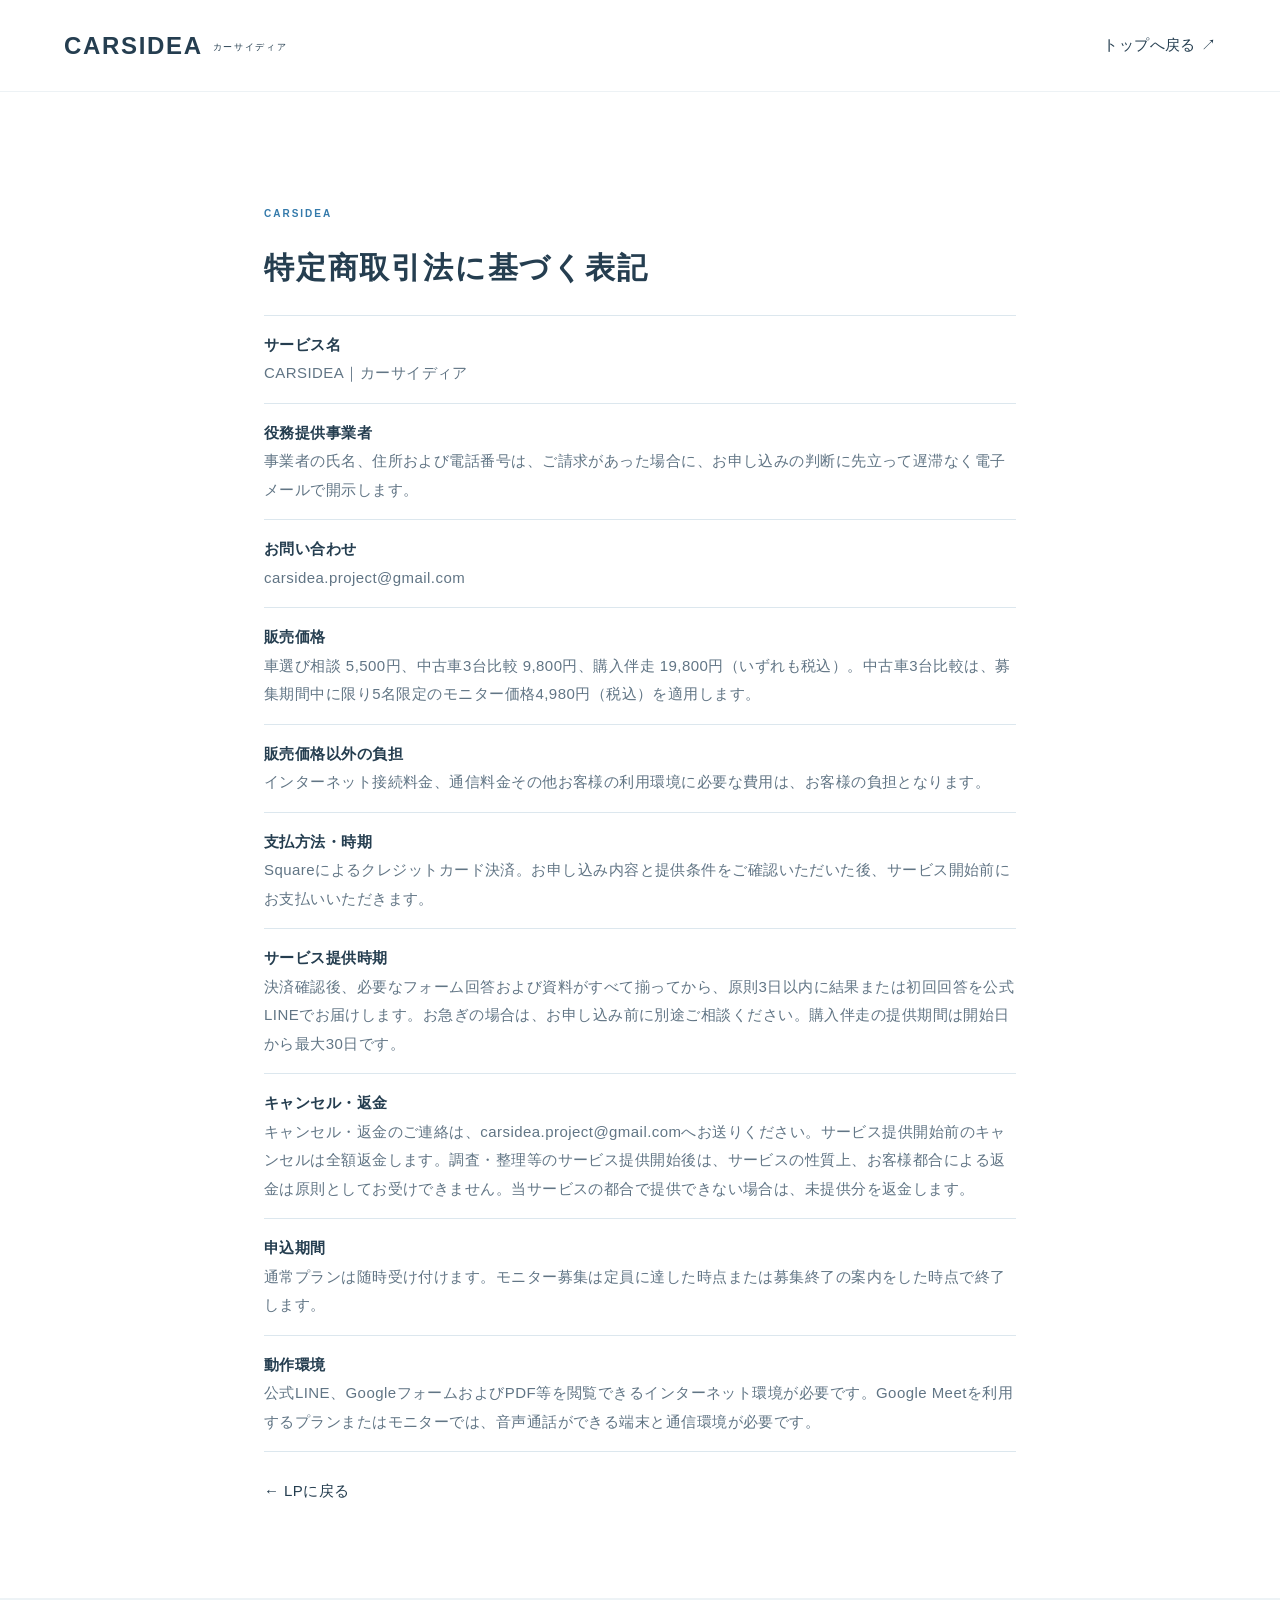
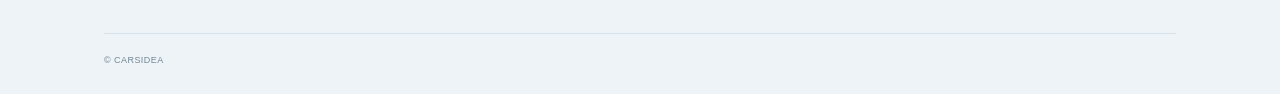
==== legal.html @ 7292c1ba "Publish CARSIDEA landing page" ====
<!doctype html><html lang="ja"><head><meta charset="utf-8"><meta name="viewport" content="width=device-width,initial-scale=1"><meta name="robots" content="noindex,follow"><title>特定商取引法に基づく表記｜CARSIDEA</title><link rel="icon" href="favicon.svg"><link rel="stylesheet" href="style.css"><script defer src="config.js"></script><script defer src="app.js"></script></head><body><header class="header"><a class="brand" href="index.html">CARSIDEA<small>カーサイディア</small></a><a href="index.html">トップへ戻る ↗</a></header><main class="section document"><p class="kicker">CARSIDEA</p><h1>特定商取引法に基づく表記</h1><dl><dt>サービス名</dt><dd>CARSIDEA｜カーサイディア</dd><dt>役務提供事業者</dt><dd>事業者の氏名、住所および電話番号は、ご請求があった場合に、お申し込みの判断に先立って遅滞なく電子メールで開示します。</dd><dt>お問い合わせ</dt><dd><a href="mailto:carsidea.project@gmail.com">carsidea.project@gmail.com</a></dd><dt>販売価格</dt><dd>車選び相談 5,500円、中古車3台比較 9,800円、購入伴走 19,800円（いずれも税込）。中古車3台比較は、募集期間中に限り5名限定のモニター価格4,980円（税込）を適用します。</dd><dt>販売価格以外の負担</dt><dd>インターネット接続料金、通信料金その他お客様の利用環境に必要な費用は、お客様の負担となります。</dd><dt>支払方法・時期</dt><dd>Squareによるクレジットカード決済。お申し込み内容と提供条件をご確認いただいた後、サービス開始前にお支払いいただきます。</dd><dt>サービス提供時期</dt><dd>決済確認後、必要なフォーム回答および資料がすべて揃ってから、原則3日以内に結果または初回回答を公式LINEでお届けします。お急ぎの場合は、お申し込み前に別途ご相談ください。購入伴走の提供期間は開始日から最大30日です。</dd><dt>キャンセル・返金</dt><dd>キャンセル・返金のご連絡は、<a href="mailto:carsidea.project@gmail.com">carsidea.project@gmail.com</a>へお送りください。サービス提供開始前のキャンセルは全額返金します。調査・整理等のサービス提供開始後は、サービスの性質上、お客様都合による返金は原則としてお受けできません。当サービスの都合で提供できない場合は、未提供分を返金します。</dd><dt>申込期間</dt><dd>通常プランは随時受け付けます。モニター募集は定員に達した時点または募集終了の案内をした時点で終了します。</dd><dt>動作環境</dt><dd>公式LINE、GoogleフォームおよびPDF等を閲覧できるインターネット環境が必要です。Google Meetを利用するプランまたはモニターでは、音声通話ができる端末と通信環境が必要です。</dd></dl><p><a href="index.html">← LPに戻る</a></p></main><footer><p class="copyright">© CARSIDEA</p></footer></body></html>
---- style.css ----
:root{--ink:#253e50;--muted:#617585;--blue:#347aab;--pale:#f0f7fb;--line:#0c8554;--border:#dce7ee}*{box-sizing:border-box}html{scroll-behavior:smooth;scroll-padding-top:95px}body{margin:0;color:var(--ink);font-family:-apple-system,BlinkMacSystemFont,"Hiragino Kaku Gothic ProN","Yu Gothic",Meiryo,sans-serif;font-size:15px;line-height:1.9;letter-spacing:.03em}a{color:inherit;text-decoration:none}button,a,summary{-webkit-tap-highlight-color:transparent}a:focus-visible,summary:focus-visible{outline:3px solid #da8e26;outline-offset:5px}h1,h2,h3,p{margin:0}h2{font-size:34px;line-height:1.65;letter-spacing:.05em}h3{font-size:18px}p+p{margin-top:18px}em{font-style:normal;color:var(--blue)}.header{height:92px;padding:0 5%;display:flex;align-items:center;justify-content:space-between;gap:25px;background:#fff;border-bottom:1px solid #edf2f5}.brand{display:flex;align-items:center;gap:10px;font-size:24px;font-weight:800;letter-spacing:.07em;line-height:1.3}.brand small{display:block;font-size:9px;font-weight:500;letter-spacing:.18em;margin-top:5px}.brand-mark{display:flex;align-items:center;justify-content:center;width:39px;height:39px;background:var(--blue);color:#fff;font-size:38px;border-radius:13px;letter-spacing:-5px;padding-right:4px}.brand-mark span{color:#b7e2d5;font-size:26px}.header nav{display:flex;gap:30px;font-size:12px;font-weight:600}.header nav a:hover,footer a:hover{color:var(--blue)}.button{display:inline-flex;align-items:center;justify-content:center;gap:18px;min-height:62px;padding:16px 28px;background:var(--line);color:#fff;font-weight:700;font-size:16px;border-radius:8px;box-shadow:0 5px 0 #086c4512;line-height:1.5;transition:background .2s,transform .2s}.button:hover{background:#096d45;transform:translateY(-2px)}.button>span:last-child{margin-left:10px;font-size:21px}.button.small{min-height:44px;padding:10px 18px;font-size:12px;gap:8px}.hero{background:linear-gradient(110deg,#f5f9fc 0%,#edf6fc 70%,#eff8f7 100%)}.hero-inner{max-width:1140px;margin:auto;display:grid;grid-template-columns:1fr 1fr;gap:35px;padding:72px 24px 66px;align-items:center}.eyebrow{font-size:12px;font-weight:600;letter-spacing:.08em;display:flex;align-items:center;gap:9px}.eyebrow>span{width:7px;height:7px;background:#79abbe;border-radius:50%}h1{font-size:clamp(44px,4.5vw,62px);line-height:1.45;letter-spacing:.06em;margin:23px 0 20px;font-weight:750}h1 em{background:linear-gradient(transparent 77%,#d6eaf5 77%,#d6eaf5 94%,transparent 94%)}.hero-sub{font-size:17px;font-weight:650;line-height:1.9}.intro{font-size:13px;color:var(--muted);margin:21px 0 25px;line-height:2}.fine{font-size:11px;line-height:1.9;color:var(--muted);margin-top:12px}.chat-icon{width:28px;height:23px;background:#fff;color:var(--line);border-radius:8px;line-height:18px;letter-spacing:1px;font-size:16px;position:relative}.chat-icon:after{content:"";position:absolute;bottom:-4px;left:6px;border:4px solid transparent;border-left-color:#fff}.hero-art{position:relative;height:470px;display:flex;align-items:center;justify-content:center}.art-circle{position:absolute;width:450px;height:450px;border-radius:50%;background:#deedf5;border:28px solid #e6f1f7}.report{position:relative;width:365px;padding:23px 25px 20px;background:#fff;border-radius:13px;box-shadow:0 25px 50px #38617c13;transform:rotate(-4deg)}.report-top{display:flex;align-items:center;justify-content:space-between;color:#8b9daa;font-size:8px}.report-logo{color:var(--blue);font-weight:800;font-size:12px;letter-spacing:.12em}.report h2{font-size:25px;line-height:1.6;margin:22px 0}.cars{display:grid;grid-template-columns:repeat(3,1fr);gap:10px;text-align:center;font-size:9px;color:#7699b0;margin-bottom:16px}.cars>div{padding:8px 5px;background:#f3f7fa;border-radius:6px}.cars>div:nth-child(2){color:#8bb7aa}.cars>div:nth-child(3){color:#a7afba}.cars svg{width:100%;display:block}.cars span{color:#597386}.report-row{display:grid;grid-template-columns:1.3fr 1fr 1fr 1fr;gap:12px;align-items:center;padding:11px 0;border-top:1px solid #edf2f5;font-size:9px}.report-row i{height:5px;background:#dfebf1;border-radius:4px}.report-row i:nth-child(3){width:75%;background:#d5e9e2}.report-end{font-size:10px;background:#edf7f3;padding:9px;text-align:center;border-radius:5px;margin-top:10px}.report-end span{color:var(--line);margin-right:5px}.floating{position:absolute;z-index:2;background:#fff;border-radius:12px;padding:16px 20px;box-shadow:0 10px 35px #28475b10;font-size:13px;display:flex;align-items:center;gap:12px}.note-top{top:8px;left:30px;transform:rotate(-3deg)}.mini-icon{font-size:20px;color:var(--blue);background:#eaf3fa;border-radius:50%;width:32px;text-align:center}.note-bottom{bottom:6px;right:0;transform:rotate(2deg)}.note-bottom small{display:block;font-size:9px;color:var(--muted);font-weight:400}.tick{border-radius:50%;background:#e6f3eb;color:var(--line);font-size:23px;width:38px;text-align:center}.art-caption{position:absolute;bottom:-37px;font-size:9px;letter-spacing:.18em;color:#7f9dae}.trust-strip{display:flex;justify-content:center;gap:60px;padding:20px 24px;border-top:1px solid #dce8f0;background:#ffffff70;font-size:12px;font-weight:600}.trust-strip b{color:var(--blue);margin-right:9px}.section{max-width:1120px;margin:auto;padding:92px 24px}.section-head{text-align:center;margin-bottom:45px}.kicker{font-size:10px;color:var(--blue);letter-spacing:.2em;font-weight:750;margin-bottom:12px}.section-head>p:last-child:not(.kicker){margin-top:18px;color:var(--muted);font-size:14px}.worry-grid{display:grid;grid-template-columns:repeat(3,1fr);gap:22px}.worry-grid article{background:#f5f8fa;padding:27px;border-radius:12px}.worry-grid article>span{color:#80a7c2;font-size:14px;font-weight:700;letter-spacing:.13em}.worry-grid h3{margin:15px 0 10px;font-size:16px}.worry-grid p{color:var(--muted);font-size:13px}.reassurance{text-align:center;font-size:24px;font-weight:700;margin-top:42px}.about{display:grid;grid-template-columns:1fr 1fr;gap:100px;border-top:1px solid var(--border);align-items:center}.about-copy>p:not(.kicker){margin-top:23px;color:var(--muted);font-size:14px}.checks{padding:0;list-style:none;margin:23px 0 0}.checks li{position:relative;padding-left:25px;margin:9px 0;font-size:13px}.checks li:before{content:'✓';position:absolute;left:0;color:#408f84;font-weight:800}.relationship{background:var(--pale);border-radius:20px;text-align:center;padding:28px 40px}.party{padding:12px 25px;border:1px solid #cfdee8;border-radius:9px;background:#fff;font-weight:700;font-size:18px;max-width:230px;margin:auto}.party small{display:block;font-size:10px;color:var(--muted);font-weight:400}.buyer{background:#e0eef8;border-color:#a8cce3}.advisor{background:#3882b2;color:#fff;border:0}.advisor small{color:#fff}.arrow{font-size:24px;padding:3px;line-height:1.3}.arrow span{font-size:10px;vertical-align:middle}.relationship>p{font-size:11px;margin-top:20px;color:var(--muted)}.independence{background:#eff6f9;text-align:center}.independence .section{max-width:930px;padding-top:70px;padding-bottom:65px}.independence h2+p{font-size:13px;color:var(--muted);margin-top:18px}.promise-box{background:#fff;border-radius:12px;margin:30px 0;padding:25px 35px}.promise-box h3{font-size:14px}.promise-box ul{list-style:none;display:flex;flex-wrap:wrap;justify-content:center;gap:10px 25px;padding:0;margin:20px 0 0}.promise-box li{font-size:12px;color:var(--muted)}.promise-box li:before{content:'−';color:#80a0b3;margin-right:8px}.promise-last{font-size:20px}.plan-grid{display:grid;grid-template-columns:repeat(3,1fr);gap:20px;align-items:stretch;margin-top:62px}.plan{border:1px solid var(--border);border-radius:12px;padding:30px 25px 23px;position:relative;display:flex;flex-direction:column}.plan-for{font-size:10px;color:var(--muted);margin-bottom:11px}.plan h3{font-size:23px}.price{font-size:38px;font-weight:750;line-height:1.3;letter-spacing:.01em;margin:20px 0}.price small{font-size:11px;font-weight:400;margin-left:7px}.plan>p:not(.price):not(.plan-for):not(.fine){font-size:12px;color:var(--muted)}.plan .checks{margin:19px 0}.plan .checks li{font-size:11px;margin:10px 0;padding-left:21px}.plan-link{margin-top:auto;padding-top:22px;border-top:1px solid var(--border);font-size:12px;text-align:center;color:var(--blue);font-weight:700}.featured{border:2px solid #5f9dc3;background:#f8fcff}.plan-ribbon{position:absolute;top:-29px;left:-2px;right:-2px;height:34px;background:#3b81af;color:#fff;border-radius:10px 10px 0 0;text-align:center;font-size:11px;line-height:30px}.featured .price{margin-bottom:12px}.monitor-tag{font-size:9px;background:#e2f1e9;color:#356253;padding:9px;border-radius:5px;margin-bottom:18px;text-align:center}.monitor-tag strong{font-size:18px;margin-left:4px}.report-badge{align-self:flex-start;background:#e4eff7;color:var(--blue);font-size:10px;border-radius:4px;padding:3px 10px;margin-bottom:20px}.plan-note{text-align:center;font-size:11px;color:var(--muted);margin-top:24px}.flow{background:#f7f9fa}.steps{display:grid;grid-template-columns:repeat(3,1fr);gap:35px 40px;padding:0;list-style:none}.steps li{border-top:1px solid #d4e3eb;padding-top:18px;position:relative}.steps li>span{font-size:12px;letter-spacing:.12em;color:var(--blue);font-weight:700}.steps h3{font-size:15px;margin:8px 0}.steps p{font-size:11px;color:var(--muted)}.monitor{border:1px solid #c9e0d6;border-radius:16px;background:#f0f8f4;display:grid;grid-template-columns:1.1fr 1fr;gap:45px;padding:44px 50px;align-items:center}.monitor h2{font-size:29px}.monitor .kicker{color:#5c8c7b}.monitor h2+p{font-size:12px;color:var(--muted);margin-top:15px}.monitor .checks li{font-size:11px}.monitor-offer{text-align:center;background:#ffffffa8;padding:30px 20px;border-radius:12px}.monitor-offer>p:first-child{font-size:12px;color:var(--muted)}.down{display:block;color:#86ac9e;font-size:22px;margin-top:7px}.monitor-offer .price{font-size:53px;margin:5px 0 22px;color:#316756}.monitor-offer .button{font-size:13px}.profile{display:grid;grid-template-columns:.85fr 1.15fr;gap:75px;padding-top:30px}.profile-symbol{width:85px;height:85px;border-radius:25px;background:#e6f1f6;color:var(--blue);font-size:80px;line-height:1;text-align:center;margin-top:28px;font-weight:700;letter-spacing:-10px;padding-right:10px}.profile-symbol span{font-size:50px;color:#8dbaad}.profile-label{font-size:10px;color:var(--muted);margin-top:12px}.profile-text{font-size:13px;color:var(--muted)}blockquote{margin:22px 0;border-left:3px solid #93b9d0;padding-left:20px;font-size:17px;font-weight:600;color:var(--ink);line-height:1.9}.faq-section{background:#f5f8fa}.faq{max-width:840px}.faq details{border-bottom:1px solid #d8e3eb;padding:0 5px}.faq summary{cursor:pointer;list-style:none;position:relative;padding:23px 35px 23px 33px;font-size:13px;font-weight:600}.faq summary::-webkit-details-marker{display:none}.faq summary:before{content:'Q';position:absolute;left:0;color:var(--blue);font-size:17px}.faq summary:after{content:'+';position:absolute;right:4px;color:#6d8ba0;font-size:20px;top:17px}.faq details[open] summary:after{content:'−'}.faq details>p{font-size:12px;color:var(--muted);padding:0 30px 22px 33px}.final-cta{text-align:center;padding-top:85px;padding-bottom:80px}.final-cta>p:not(.kicker):not(.fine){font-size:13px;color:var(--muted);margin:23px 0 30px}.final-cta h2{font-size:34px}footer{background:#edf3f6;padding:35px max(24px,calc((100% - 1072px)/2)) 25px}.footer-top{display:flex;align-items:center;justify-content:space-between}.footer-top .brand{display:block;font-size:22px}.footer-top p{font-size:11px;color:var(--muted)}footer nav{display:flex;gap:25px;flex-wrap:wrap;font-size:10px;margin:28px 0}.copyright{font-size:9px;color:#738896;border-top:1px solid #d6e2e9;padding-top:18px}.mobile,.mobile-sticky{display:none}.svg-defs{position:absolute;width:0;height:0;overflow:hidden}.skip{position:fixed;top:-100px;left:10px;background:#fff;padding:10px;z-index:20}.skip:focus{top:10px}[hidden]{display:none!important}.document{max-width:800px;min-height:65vh}.document h1{font-size:30px}.document h2{font-size:19px;margin-top:30px}.document p{margin-top:20px}.placeholder{background:#f0f7fb;border-left:3px solid #8bb9d5;padding:22px;margin:25px 0}.document .button{margin-top:25px}.document dl{border-top:1px solid var(--border);margin:25px 0}.document dt{font-weight:700;margin-top:15px}.document dd{margin:0;padding-bottom:15px;border-bottom:1px solid var(--border);color:var(--muted)}
@media(min-width:1500px){.hero-inner{padding-top:90px;padding-bottom:90px}}@media(max-width:1000px){.header nav{gap:17px}.header{padding:0 25px}.hero-inner{gap:10px}.hero-art{transform:scale(.85);transform-origin:center}.about{gap:50px}.trust-strip{gap:25px}.plan{padding:25px 18px}.plan h3{font-size:21px}.price{font-size:32px}.monitor{padding:35px}}@media(max-width:760px){body{font-size:14px}.header{height:73px;padding:0 20px;gap:10px}.header .brand{font-size:21px}.brand-mark{width:33px;height:33px;font-size:32px}.header nav{display:none}.header .button{font-size:10px;padding:9px 12px;min-height:38px}.header .button span{font-size:15px;margin-left:0}.hero-inner{display:block;padding:38px 24px 37px}.eyebrow{font-size:10px}h1{font-size:43px;margin:19px 0;line-height:1.45}.hero-sub{font-size:15px}.intro{font-size:12px;margin:17px 0 24px}.hero-copy>.button{width:100%;max-width:370px;font-size:15px}.hero-copy>.fine{font-size:9px}.hero-art{height:365px;max-width:450px;margin:25px auto 0;transform:none}.art-circle{width:310px;height:310px;border-width:20px}.report{width:280px;padding:18px 20px}.report h2{font-size:20px;margin:16px 0}.report-top{font-size:6px}.report-logo{font-size:10px}.report-row{font-size:7px;gap:9px;padding:8px 0}.report-end{font-size:8px;padding:7px}.cars{margin-bottom:12px;gap:7px}.floating{padding:11px 13px;font-size:10px}.note-top{top:0;left:0}.note-bottom{bottom:5px;right:0}.note-bottom small{font-size:8px}.art-caption{bottom:-22px;font-size:7px}.trust-strip{gap:10px;flex-wrap:wrap;padding:18px 15px;font-size:9px}.trust-strip span:nth-child(2){order:3}.trust-strip b{margin-right:4px}.section{padding:62px 24px}h2{font-size:27px;line-height:1.65}.section-head{margin-bottom:28px}.section-head>p:last-child:not(.kicker){font-size:12px;margin-top:15px}.kicker{font-size:9px}.worry-grid{grid-template-columns:1fr;gap:12px}.worry-grid article{padding:22px 24px}.worry-grid article>span{float:left;margin-right:12px;line-height:26px;font-size:12px}.worry-grid h3{margin:0 0 10px;font-size:15px}.worry-grid p{font-size:12px;clear:both}.reassurance{font-size:20px;margin-top:30px}.reassurance em{display:block}.about{display:block}.about-copy>p:not(.kicker){font-size:12px}.relationship{margin-top:30px;padding:25px}.checks li{font-size:12px}.independence .section{padding:55px 24px}.promise-box{padding:24px 19px}.promise-box ul{gap:12px 16px;text-align:left;justify-content:flex-start}.promise-box li{font-size:11px}.promise-last{font-size:17px}.plan-grid{grid-template-columns:1fr;gap:44px;margin-top:36px}.plan{padding:28px 25px}.plan h3{font-size:25px}.plan-for{font-size:11px}.price{font-size:38px}.plan .checks li{font-size:12px}.plan-link{margin-top:20px;padding:18px 0 0}.monitor-tag{font-size:11px}.plan-note{font-size:10px;line-height:1.9}.steps{grid-template-columns:1fr;gap:0;margin:0}.steps li{padding:18px 0 18px 43px}.steps li>span{position:absolute;left:0;top:24px}.steps h3{margin:0 0 4px;font-size:14px}.steps p{font-size:11px}.monitor{grid-template-columns:1fr;padding:29px 22px;gap:25px}.monitor h2{font-size:25px}.monitor-offer{padding:25px 15px}.monitor-offer .button{width:100%}.profile{grid-template-columns:1fr;gap:30px;padding-top:5px}.profile-symbol{display:none}.profile-label{margin-top:16px}.profile-text{font-size:12px}blockquote{font-size:15px;padding-left:14px}.faq summary{font-size:12px;padding-right:27px}.faq details>p{padding-right:5px}.final-cta h2{font-size:26px}.final-cta>p:not(.kicker):not(.fine){font-size:12px}.final-cta .button{width:100%;max-width:370px;font-size:14px}.final-cta .fine{font-size:9px}.footer-top{display:block}.footer-top p{margin-top:13px;font-size:10px}footer{padding:30px 24px 110px}footer nav{gap:14px 20px;line-height:1.8}.mobile{display:block}.desktop{display:none}.mobile-sticky{display:block;position:fixed;bottom:0;left:0;right:0;padding:10px 20px calc(10px + env(safe-area-inset-bottom));background:#ffffffed;border-top:1px solid var(--border);z-index:10;backdrop-filter:blur(12px)}.mobile-sticky .button{width:100%;min-height:47px;padding:10px 20px;font-size:14px}.document h1{font-size:27px}}@media(prefers-reduced-motion:reduce){html{scroll-behavior:auto}*{transition:none!important}}
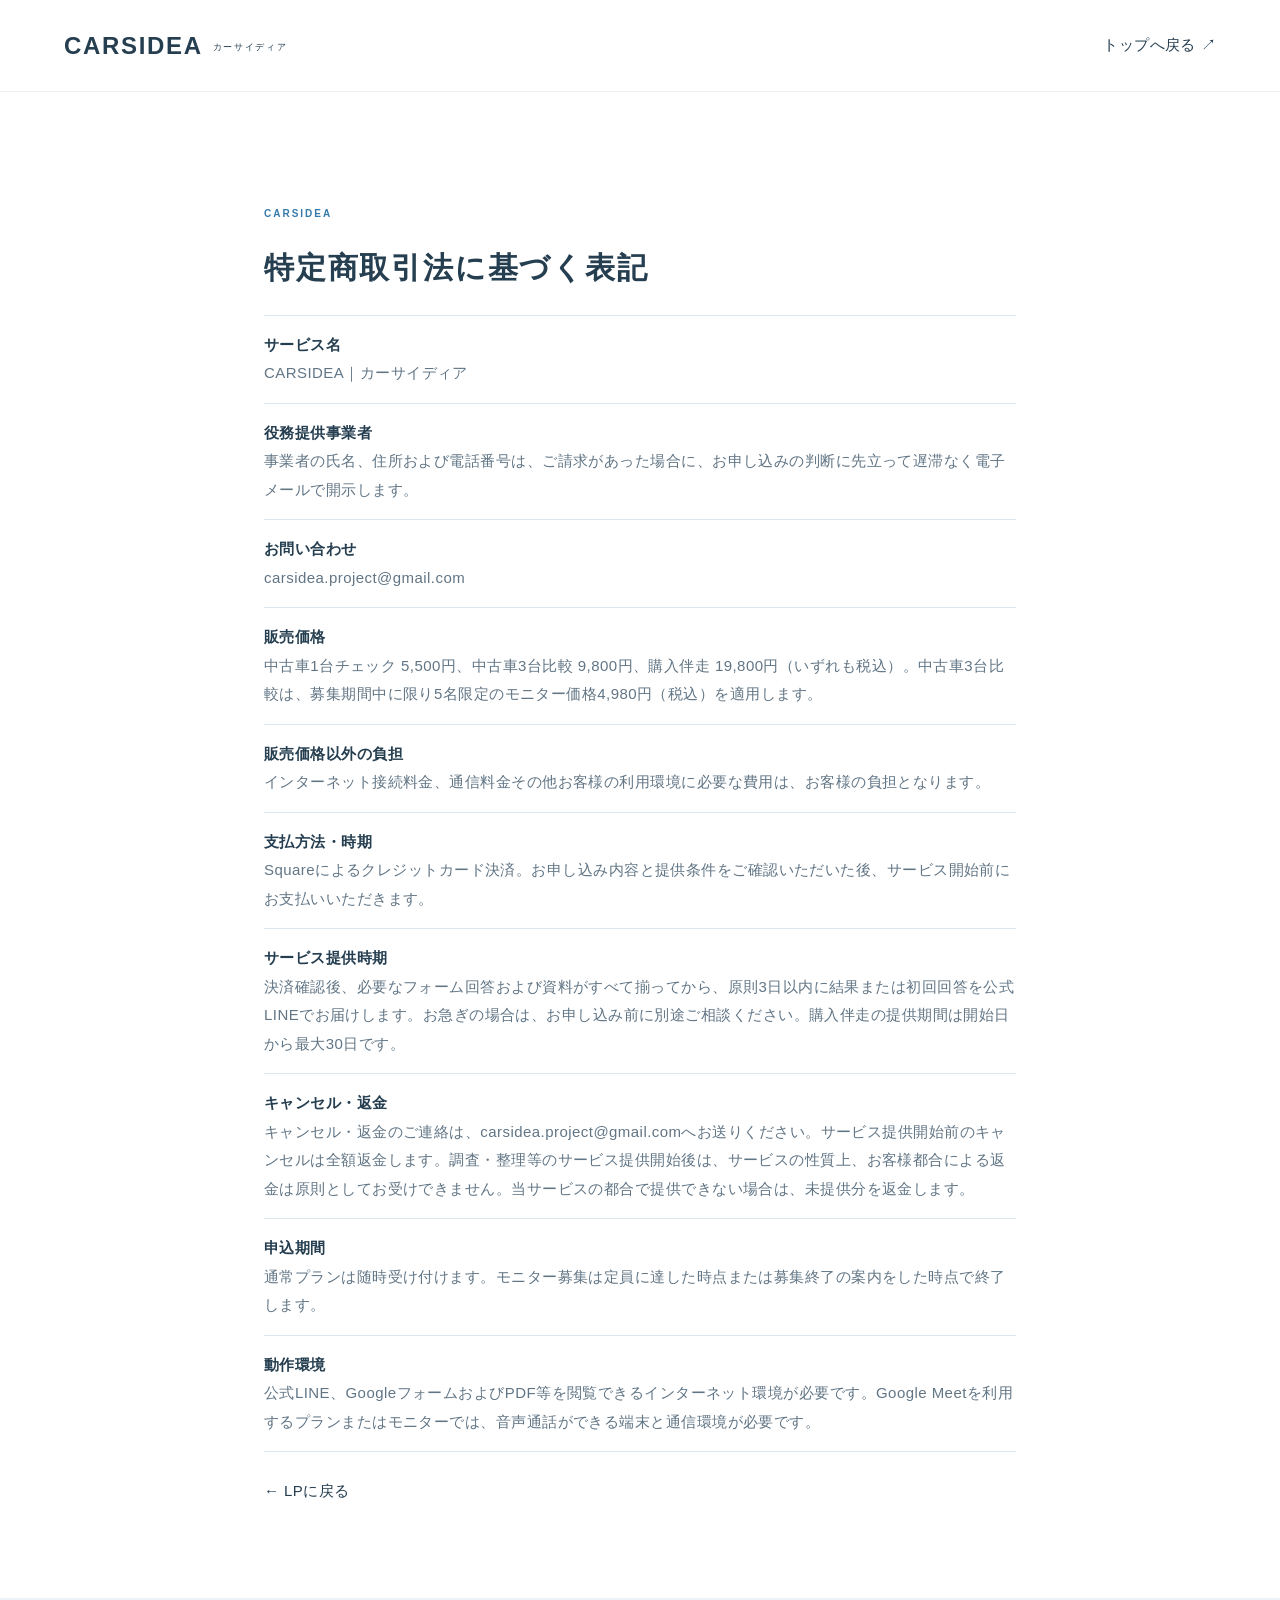
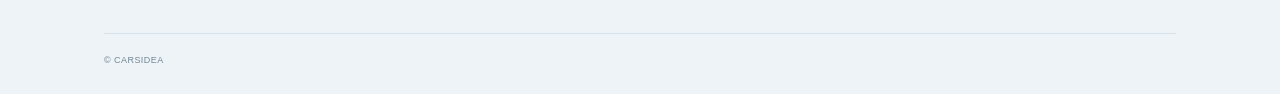
==== commit 0c1a2dee: "LPの訴求と1台チェック商品を更新" ====
--- a/legal.html
+++ b/legal.html
@@ -1 +1 @@
-<!doctype html><html lang="ja"><head><meta charset="utf-8"><meta name="viewport" content="width=device-width,initial-scale=1"><meta name="robots" content="noindex,follow"><title>特定商取引法に基づく表記｜CARSIDEA</title><link rel="icon" href="favicon.svg"><link rel="stylesheet" href="style.css"><script defer src="config.js"></script><script defer src="app.js"></script></head><body><header class="header"><a class="brand" href="index.html">CARSIDEA<small>カーサイディア</small></a><a href="index.html">トップへ戻る ↗</a></header><main class="section document"><p class="kicker">CARSIDEA</p><h1>特定商取引法に基づく表記</h1><dl><dt>サービス名</dt><dd>CARSIDEA｜カーサイディア</dd><dt>役務提供事業者</dt><dd>事業者の氏名、住所および電話番号は、ご請求があった場合に、お申し込みの判断に先立って遅滞なく電子メールで開示します。</dd><dt>お問い合わせ</dt><dd><a href="mailto:carsidea.project@gmail.com">carsidea.project@gmail.com</a></dd><dt>販売価格</dt><dd>車選び相談 5,500円、中古車3台比較 9,800円、購入伴走 19,800円（いずれも税込）。中古車3台比較は、募集期間中に限り5名限定のモニター価格4,980円（税込）を適用します。</dd><dt>販売価格以外の負担</dt><dd>インターネット接続料金、通信料金その他お客様の利用環境に必要な費用は、お客様の負担となります。</dd><dt>支払方法・時期</dt><dd>Squareによるクレジットカード決済。お申し込み内容と提供条件をご確認いただいた後、サービス開始前にお支払いいただきます。</dd><dt>サービス提供時期</dt><dd>決済確認後、必要なフォーム回答および資料がすべて揃ってから、原則3日以内に結果または初回回答を公式LINEでお届けします。お急ぎの場合は、お申し込み前に別途ご相談ください。購入伴走の提供期間は開始日から最大30日です。</dd><dt>キャンセル・返金</dt><dd>キャンセル・返金のご連絡は、<a href="mailto:carsidea.project@gmail.com">carsidea.project@gmail.com</a>へお送りください。サービス提供開始前のキャンセルは全額返金します。調査・整理等のサービス提供開始後は、サービスの性質上、お客様都合による返金は原則としてお受けできません。当サービスの都合で提供できない場合は、未提供分を返金します。</dd><dt>申込期間</dt><dd>通常プランは随時受け付けます。モニター募集は定員に達した時点または募集終了の案内をした時点で終了します。</dd><dt>動作環境</dt><dd>公式LINE、GoogleフォームおよびPDF等を閲覧できるインターネット環境が必要です。Google Meetを利用するプランまたはモニターでは、音声通話ができる端末と通信環境が必要です。</dd></dl><p><a href="index.html">← LPに戻る</a></p></main><footer><p class="copyright">© CARSIDEA</p></footer></body></html>
+<!doctype html><html lang="ja"><head><meta charset="utf-8"><meta name="viewport" content="width=device-width,initial-scale=1"><meta name="robots" content="noindex,follow"><title>特定商取引法に基づく表記｜CARSIDEA</title><link rel="icon" href="favicon.svg"><link rel="stylesheet" href="style.css"><script defer src="config.js"></script><script defer src="app.js"></script></head><body><header class="header"><a class="brand" href="index.html">CARSIDEA<small>カーサイディア</small></a><a href="index.html">トップへ戻る ↗</a></header><main class="section document"><p class="kicker">CARSIDEA</p><h1>特定商取引法に基づく表記</h1><dl><dt>サービス名</dt><dd>CARSIDEA｜カーサイディア</dd><dt>役務提供事業者</dt><dd>事業者の氏名、住所および電話番号は、ご請求があった場合に、お申し込みの判断に先立って遅滞なく電子メールで開示します。</dd><dt>お問い合わせ</dt><dd><a href="mailto:carsidea.project@gmail.com">carsidea.project@gmail.com</a></dd><dt>販売価格</dt><dd>中古車1台チェック 5,500円、中古車3台比較 9,800円、購入伴走 19,800円（いずれも税込）。中古車3台比較は、募集期間中に限り5名限定のモニター価格4,980円（税込）を適用します。</dd><dt>販売価格以外の負担</dt><dd>インターネット接続料金、通信料金その他お客様の利用環境に必要な費用は、お客様の負担となります。</dd><dt>支払方法・時期</dt><dd>Squareによるクレジットカード決済。お申し込み内容と提供条件をご確認いただいた後、サービス開始前にお支払いいただきます。</dd><dt>サービス提供時期</dt><dd>決済確認後、必要なフォーム回答および資料がすべて揃ってから、原則3日以内に結果または初回回答を公式LINEでお届けします。お急ぎの場合は、お申し込み前に別途ご相談ください。購入伴走の提供期間は開始日から最大30日です。</dd><dt>キャンセル・返金</dt><dd>キャンセル・返金のご連絡は、<a href="mailto:carsidea.project@gmail.com">carsidea.project@gmail.com</a>へお送りください。サービス提供開始前のキャンセルは全額返金します。調査・整理等のサービス提供開始後は、サービスの性質上、お客様都合による返金は原則としてお受けできません。当サービスの都合で提供できない場合は、未提供分を返金します。</dd><dt>申込期間</dt><dd>通常プランは随時受け付けます。モニター募集は定員に達した時点または募集終了の案内をした時点で終了します。</dd><dt>動作環境</dt><dd>公式LINE、GoogleフォームおよびPDF等を閲覧できるインターネット環境が必要です。Google Meetを利用するプランまたはモニターでは、音声通話ができる端末と通信環境が必要です。</dd></dl><p><a href="index.html">← LPに戻る</a></p></main><footer><p class="copyright">© CARSIDEA</p></footer></body></html>
